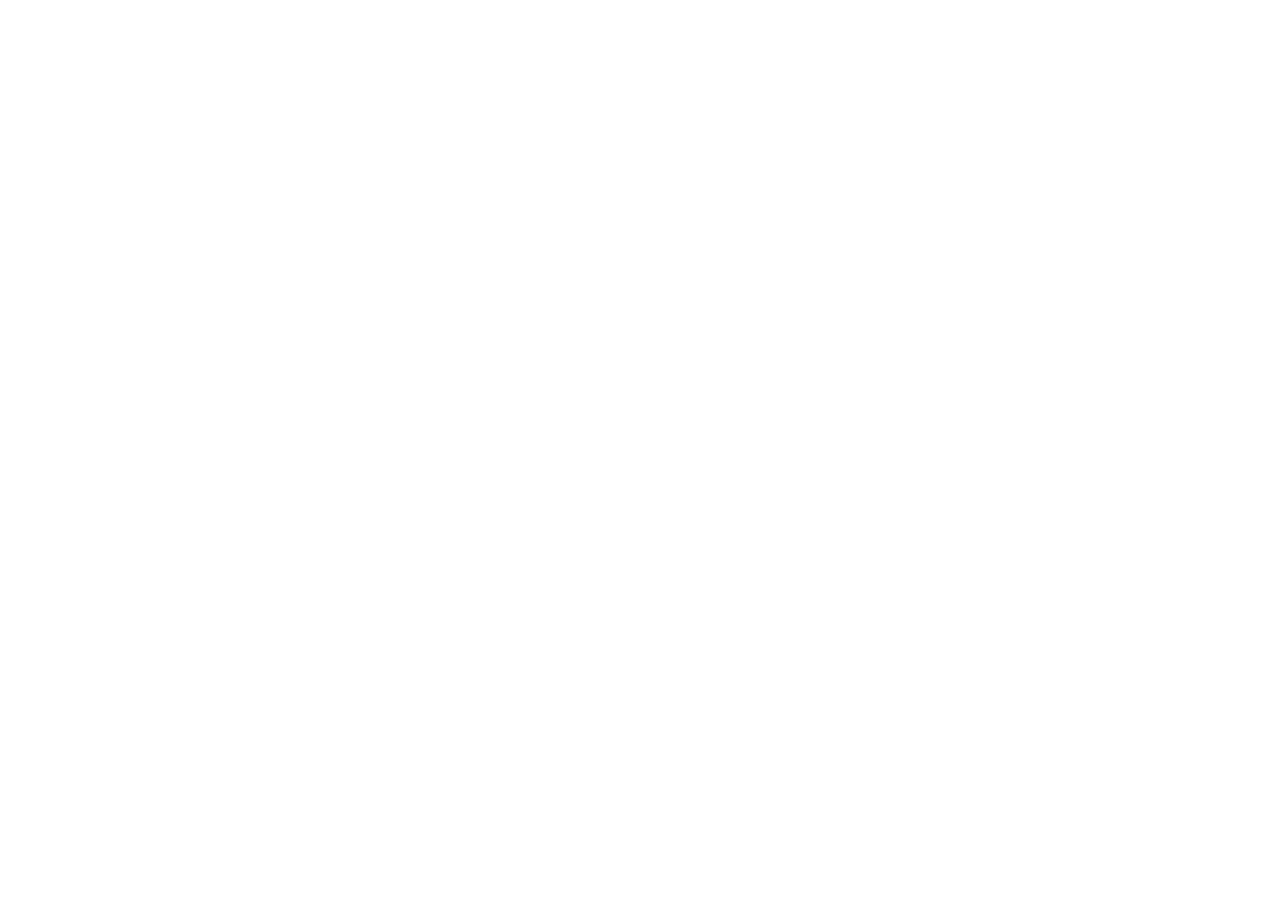
==== index2.html @ 9308674b "Create index2.html" ====
<!DOCTYPE html>
<html lang="es">
<head>
  <meta charset="UTF-8">
  <meta name="viewport" content="width=device-width, initial-scale=1.0">
  <title>MiBlog</title>
  <link rel="stylesheet" href="style.css">
</head>
<body>

  <!-- Contenedor vacío donde se cargará el header -->
  <div id="miHeaderNav"></div>

  <script src="script.js"></script>
</body>
</html>
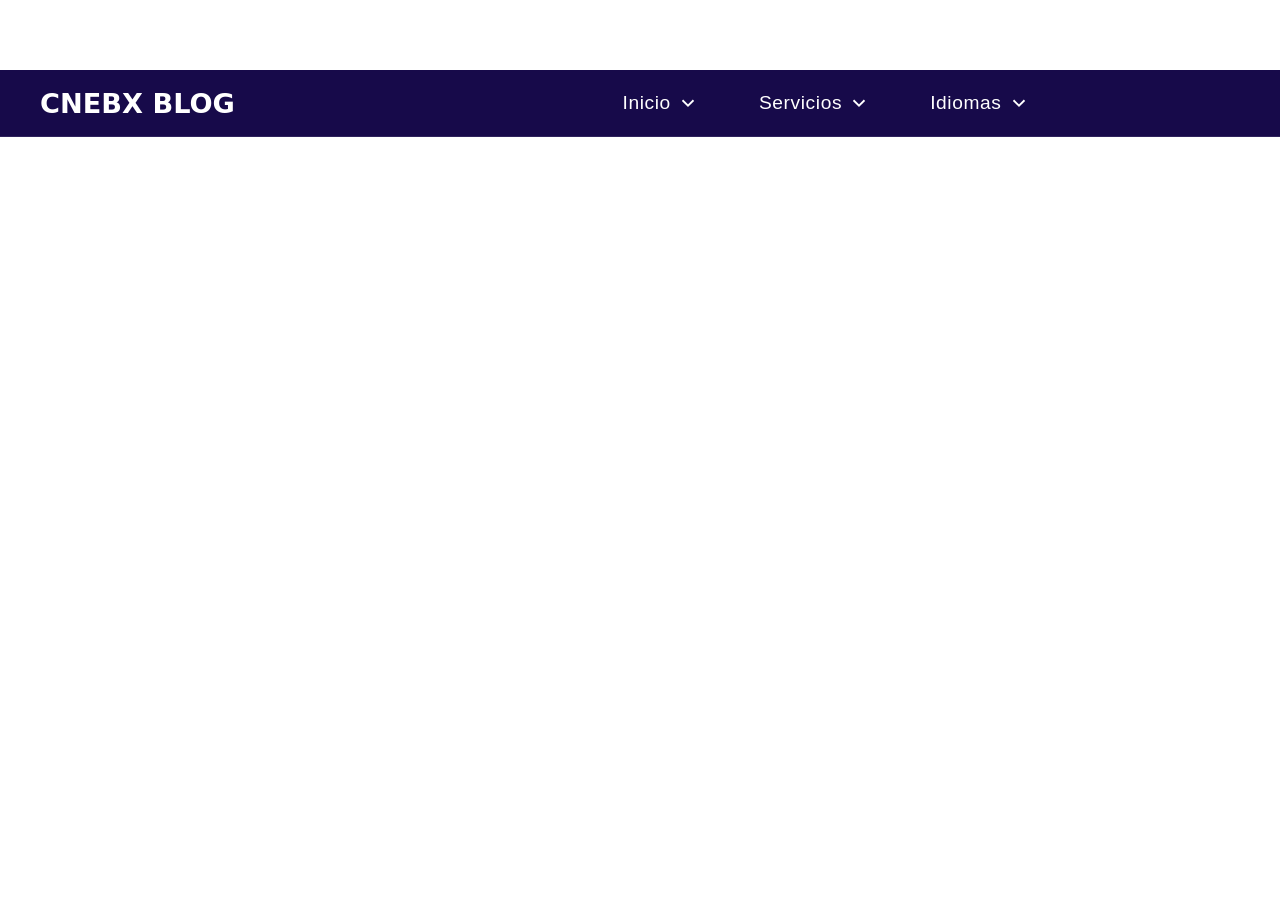
==== commit e6d54e47: "Update index2.html" ====
--- a/index2.html
+++ b/index2.html
@@ -4,13 +4,13 @@
   <meta charset="UTF-8">
   <meta name="viewport" content="width=device-width, initial-scale=1.0">
   <title>MiBlog</title>
-  <link rel="stylesheet" href="style.css">
+  <link rel="stylesheet" href="es/web/barra.css">
 </head>
 <body>
 
   <!-- Contenedor vacío donde se cargará el header -->
   <div id="miHeaderNav"></div>
 
-  <script src="script.js"></script>
+  <script src="es/web/barra.js"></script>
 </body>
 </html>
--- a/es/web/barra.css
+++ b/es/web/barra.css
@@ -0,0 +1,334 @@
+.anuncio {
+  width: 99%;
+  background-color: #fff;
+  display: flex;
+  justify-content: center;
+  align-items: center;
+  height: 70px;
+}
+
+@media (max-width: 850px) {
+  .anuncio {
+    height: 60px;
+  }
+}
+
+@media (max-width: 580px) {
+  .anuncio {
+    height: 52px;
+  }
+}
+
+#miHeaderNav {
+  --bg:#170a4a;
+  --hover:#6c6491;
+  --light:#ffffff;
+  --transition:0.3s;
+  width:100%;
+  margin:0;
+  padding:0;
+  font-family:"Inter", system-ui, -apple-system, "Segoe UI", Roboto, Arial;
+}
+
+body {
+  margin:0;
+  padding:0;
+  overflow-x:hidden;
+}
+
+#miHeaderNav * {
+  box-sizing:border-box;
+  margin:0;
+  padding:0;
+}
+
+/* HEADER */
+#miHeaderNav .header {
+  position:sticky;
+  top:0;
+  display:flex;
+  align-items:center;
+  justify-content:space-between;
+  padding:20px 28px;
+  background:var(--bg);
+  border-bottom:1px solid rgba(255,255,255,0.1);
+  z-index:100;
+}
+
+/* LOGO */
+#miHeaderNav .brand {
+  font-weight:700;
+  font-size:1.5rem;
+  color:var(--light);
+  pointer-events:auto;
+  user-select:none;
+  text-transform:none;
+  transition:none !important;
+}
+#miHeaderNav .brand:hover {
+  color:var(--light);
+  text-shadow:none;
+}
+
+/* NAV PRINCIPAL */
+#miHeaderNav .navlinks {
+  display:none;
+  align-items:center;
+  gap:50px;
+}
+#miHeaderNav .navlinks li {
+  list-style:none;
+  position:relative;
+}
+#miHeaderNav .navlinks button {
+  background:none;
+  border:none;
+  color:var(--light);
+  font-weight:500;
+  cursor:pointer;
+  display:flex;
+  align-items:center;
+  gap:6px;
+  font-size:1.18rem;
+  letter-spacing:0.4px;
+  transition:color var(--transition), text-shadow var(--transition);
+}
+#miHeaderNav .navlinks button:hover {
+  color:var(--hover);
+  text-shadow:0 0 8px rgba(108,100,145,0.6);
+}
+
+/* CHEVRON */
+#miHeaderNav .chevron {
+  width:20px;
+  height:20px;
+  stroke:currentColor;
+  stroke-width:2;
+  transition:transform var(--transition);
+}
+#miHeaderNav .chevron.open {transform:rotate(180deg);}
+
+/* BANDERAS */
+#miHeaderNav .flag {
+  width:22px;
+  height:22px;
+  border-radius:50%;
+  object-fit:cover;
+}
+
+/* SUBMENÚ */
+#miHeaderNav .submenu {
+  display:none;
+  position:absolute;
+  top:120%;
+  left:0;
+  background:var(--bg);
+  border:1px solid rgba(255,255,255,0.1);
+  border-radius:6px;
+  padding:8px 0;
+  min-width:190px;
+  z-index:10;
+}
+#miHeaderNav .submenu a {
+  display:flex;
+  align-items:center;
+  gap:8px;
+  padding:10px 16px;
+  color:var(--light);
+  text-decoration:none;
+  font-size:1rem;
+  font-weight:400;
+  transition:color var(--transition), text-shadow var(--transition);
+}
+#miHeaderNav .submenu a:hover {
+  color:var(--hover);
+  text-shadow:0 0 8px rgba(108,100,145,0.6);
+}
+
+/* HAMBURGUESA */
+#miHeaderNav .actions {
+  display:flex;
+  align-items:center;
+}
+#miHeaderNav .hamburger {
+  position:relative;
+  width:30px;
+  height:22px;
+  cursor:pointer;
+  border:0;
+  background:transparent;
+  display:flex;
+  flex-direction:column;
+  justify-content:space-between;
+}
+#miHeaderNav .hamburger span {
+  display:block;
+  height:3px;
+  width:100%;
+  background:#ffffff;
+  border-radius:2px;
+  transition:all 0.3s ease;
+}
+#miHeaderNav .hamburger.active span:nth-child(1) {
+  transform:rotate(45deg) translate(5px,5px);
+}
+#miHeaderNav .hamburger.active span:nth-child(2) {
+  opacity:0;
+}
+#miHeaderNav .hamburger.active span:nth-child(3) {
+  transform:rotate(-45deg) translate(5px,-5px);
+}
+
+/* OVERLAY */
+#miHeaderNav .overlay {
+  display:none;
+  position:fixed;
+  top:0;
+  left:0;
+  width:100%;
+  height:100vh;
+  background:rgba(0,0,0,0.6);
+  backdrop-filter:blur(2px);
+  z-index:30;
+  opacity:0;
+  transition:opacity 0.3s ease;
+}
+#miHeaderNav .overlay.active {
+  display:block;
+  opacity:1;
+}
+
+/* MENÚ MÓVIL */
+#miHeaderNav #menuList {
+  display:none;
+  position:absolute;
+  top:120px;
+  left:0;
+  width:100%;
+  background:var(--bg);
+  border-top:1px solid rgba(255,255,255,0.1);
+  border-radius:0 0 10px 10px;
+  padding:20px;
+  z-index:40;
+  animation:fadeSlideDown 0.3s ease forwards;
+  box-shadow:0 6px 20px rgba(0,0,0,0.25);
+}
+#miHeaderNav #menuList ul {list-style:none;}
+#miHeaderNav #menuList button {
+  width:100%;
+  background:none;
+  border:none;
+  display:flex;
+  align-items:center;
+  justify-content:space-between;
+  padding:14px 0;
+  color:var(--light);
+  font-weight:500;
+  font-size:1.1rem;
+  cursor:pointer;
+  transition:color var(--transition), text-shadow var(--transition);
+}
+#miHeaderNav #menuList button:hover {
+  color:var(--hover);
+  text-shadow:0 0 8px rgba(108,100,145,0.6);
+}
+
+/* SUBMENÚ MÓVIL */
+#miHeaderNav .mobile-submenu {
+  display:none;
+  padding-left:16px;
+  border-left:2px solid rgba(255,255,255,0.2);
+}
+#miHeaderNav .mobile-submenu a {
+  display:flex;
+  align-items:center;
+  gap:8px;
+  font-weight:400;
+  color:var(--light);
+  padding:6px 0;
+  text-decoration:none;
+  transition:color var(--transition), text-shadow var(--transition);
+}
+#miHeaderNav .mobile-submenu a:hover {
+  color:var(--hover);
+  text-shadow:0 0 6px rgba(108,100,145,0.6);
+}
+
+/* ANIMACIÓN */
+@keyframes fadeSlideDown {
+  from {opacity:0;transform:translateY(-10px);}
+  to {opacity:1;transform:translateY(0);}
+}
+
+/* ESCRITORIO */
+@media(min-width:700px) {
+  #miHeaderNav .navlinks {display:flex;}
+  #miHeaderNav .header {
+    justify-content:center;
+    padding:22px 50px;
+  }
+  #miHeaderNav .brand {
+    position:absolute;
+    left:36px;
+    font-size:1.6rem;
+  }
+  #miHeaderNav .navlinks button {
+    font-size:1.2rem;
+    font-weight:500;
+    letter-spacing:0.6px;
+  }
+  #miHeaderNav .chevron {width:22px;height:22px;}
+  #miHeaderNav .flag {width:24px;height:24px;}
+  #miHeaderNav .submenu a {
+    font-size:0.95rem;
+    padding:10px 18px;
+    font-weight:400;
+  }
+  #miHeaderNav .navlinks li:hover > .submenu {display:block;}
+  #miHeaderNav .navlinks li:hover > button .chevron {transform:rotate(180deg);}
+  #miHeaderNav .actions {display:none !important;}
+  #miHeaderNav #menuList {display:none !important;}
+  #miHeaderNav .overlay {display:none !important;}
+}
+
+@media (min-width: 800px) {
+  #miHeaderNav .header {
+    justify-content: center;
+    padding: 22px 70px;
+    position: relative;
+  }
+
+  #miHeaderNav .brand {
+    position: absolute;
+    left: 40px;
+    font-size: 1.7rem;
+  }
+
+  #miHeaderNav .navlinks {
+    display: flex;
+    gap: 70px;
+    position: relative;
+    left: 15%;
+  }
+}
+
+@media (min-width: 700px) {
+  #miHeaderNav .header {
+    justify-content: center;
+    padding: 22px 20px;
+    position: relative;
+  }
+
+  #miHeaderNav .brand {
+    position: absolute;
+    left: 40px;
+    font-size: 1.7rem;
+  }
+
+  #miHeaderNav .navlinks {
+    display: flex;
+    gap: 60px;
+    position: relative;
+    left: 15%;
+  }
+}
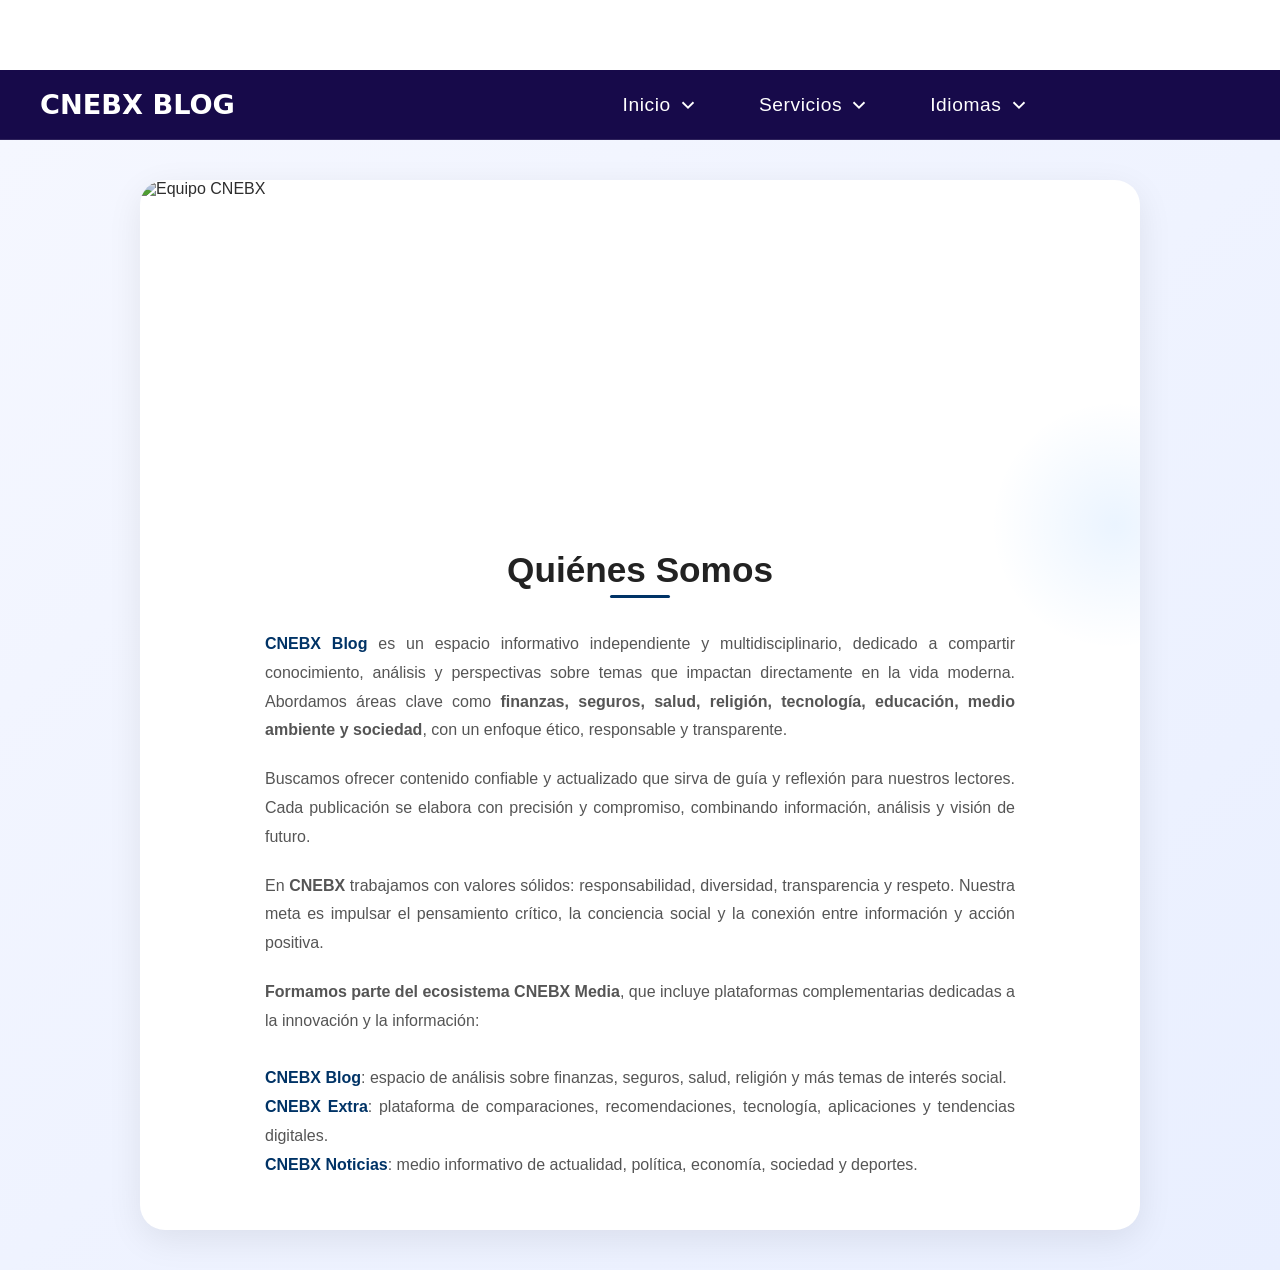
==== commit fe46f4c1: "Update index2.html" ====
--- a/index2.html
+++ b/index2.html
@@ -3,13 +3,220 @@
 <head>
   <meta charset="UTF-8">
   <meta name="viewport" content="width=device-width, initial-scale=1.0">
-  <title>MiBlog</title>
+  <title>Quiénes Somos | CNEBX Blog</title>
+
+  <!-- CSS del header -->
   <link rel="stylesheet" href="es/web/barra.css">
+
+  <style>
+    /* ======= RESETEO ======= */
+    #quienesSomos * {
+      margin: 0;
+      padding: 0;
+      box-sizing: border-box;
+    }
+
+    #quienesSomos {
+      font-family: "Poppins", sans-serif;
+      background: linear-gradient(to bottom right, #f5f7ff, #e9efff);
+      color: #333;
+      display: flex;
+      justify-content: center;
+      align-items: center;
+      min-height: 100vh;
+      padding: 40px 20px;
+      flex-direction: column;
+    }
+
+    /* ======= CONTENEDOR PRINCIPAL ======= */
+    #quienesSomos .quienes-somos {
+      background: #fff;
+      border-radius: 25px;
+      max-width: 1000px;
+      width: 100%;
+      box-shadow: 0 10px 35px rgba(0, 0, 0, 0.08);
+      overflow: hidden;
+      animation: fadeIn 1s ease;
+      position: relative;
+      z-index: 1;
+    }
+
+    /* ======= IMAGEN SUPERIOR ======= */
+    #quienesSomos .imagen {
+      width: 100%;
+      height: 320px;
+      overflow: hidden;
+      position: relative;
+      z-index: 0;
+    }
+
+    #quienesSomos .imagen img {
+      width: 100%;
+      height: 100%;
+      object-fit: cover;
+      transform: scale(1);
+      animation: zoomBreath 14s ease-in-out infinite alternate;
+      filter: brightness(0.9);
+    }
+
+    @keyframes zoomBreath {
+      0% { transform: scale(1); }
+      50% { transform: scale(1.1); }
+      100% { transform: scale(1); }
+    }
+
+    /* ======= CONTENIDO ======= */
+    #quienesSomos .contenido {
+      padding: 50px 60px;
+      text-align: center;
+      position: relative;
+      z-index: 5;
+    }
+
+    #quienesSomos .contenido::before {
+      content: "";
+      position: absolute;
+      top: -100px;
+      right: -100px;
+      width: 250px;
+      height: 250px;
+      background: radial-gradient(circle at center, #0077ff, transparent 70%);
+      opacity: 0.08;
+      border-radius: 50%;
+      z-index: 0;
+    }
+
+    #quienesSomos .contenido h1 {
+      font-size: 2.2rem;
+      color: #222;
+      margin-bottom: 20px;
+      position: relative;
+      display: inline-block;
+      z-index: 10;
+    }
+
+    #quienesSomos .contenido h1::after {
+      content: "";
+      position: absolute;
+      bottom: -8px;
+      left: 50%;
+      transform: translateX(-50%);
+      width: 60px;
+      height: 3px;
+      background: #003366;
+      border-radius: 2px;
+    }
+
+    #quienesSomos .contenido p {
+      margin-top: 20px;
+      font-size: 1rem;
+      color: #555;
+      line-height: 1.8;
+      text-align: justify;
+      max-width: 750px;
+      margin-left: auto;
+      margin-right: auto;
+      z-index: 10;
+      position: relative;
+    }
+
+    /* ======= ENLACES ======= */
+    #quienesSomos a {
+      text-decoration: none;
+      font-weight: 600;
+      color: #003366;
+      position: relative;
+      z-index: 10;
+    }
+
+    #quienesSomos a:hover {
+      text-decoration: underline;
+    }
+
+    /* ======= RESPONSIVO ======= */
+    @media (max-width: 768px) {
+      #quienesSomos .contenido {
+        padding: 35px 25px;
+      }
+
+      #quienesSomos .contenido h1 {
+        font-size: 1.8rem;
+      }
+
+      #quienesSomos .contenido p {
+        font-size: 0.95rem;
+      }
+
+      #quienesSomos .imagen {
+        height: 230px;
+      }
+    }
+
+    /* ======= ANIMACIÓN GENERAL ======= */
+    @keyframes fadeIn {
+      from { opacity: 0; transform: translateY(20px); }
+      to { opacity: 1; transform: translateY(0); }
+    }
+  </style>
 </head>
+
 <body>
-
-  <!-- Contenedor vacío donde se cargará el header -->
-  <div id="miHeaderNav"></div>
+ 
+
+    <div class="anuncio">
+      <script async src="https://pagead2.googlesyndication.com/pagead/js/adsbygoogle.js?client=ca-pub-8980056699793558"
+        crossorigin="anonymous"></script>
+      <ins class="adsbygoogle"
+        style="display:block"
+        data-ad-client="ca-pub-8980056699793558"
+        data-ad-slot="8577461929"
+        data-ad-format="auto"
+        data-full-width-responsive="true"></ins>
+      <script>
+        (adsbygoogle = window.adsbygoogle || []).push({});
+      </script>
+    </div>
+
+    <div id="miHeaderNav"></div>
+
+    <div id="quienesSomos">
+    <section class="quienes-somos">
+      <div class="imagen">
+        <img src="https://images.unsplash.com/photo-1504384308090-c894fdcc538d?auto=format&fit=crop&w=1200&q=80" alt="Equipo CNEBX">
+      </div>
+
+      <div class="contenido">
+        <h1>Quiénes Somos</h1>
+
+        <p><strong><a href="https://blog.cnebx.com" target="_blank">CNEBX Blog</a></strong> es un espacio informativo independiente y multidisciplinario, dedicado a compartir conocimiento, análisis y perspectivas sobre temas que impactan directamente en la vida moderna. Abordamos áreas clave como <strong>finanzas, seguros, salud, religión, tecnología, educación, medio ambiente y sociedad</strong>, con un enfoque ético, responsable y transparente.</p>
+
+        <p>Buscamos ofrecer contenido confiable y actualizado que sirva de guía y reflexión para nuestros lectores. Cada publicación se elabora con precisión y compromiso, combinando información, análisis y visión de futuro.</p>
+
+        <p>En <strong>CNEBX</strong> trabajamos con valores sólidos: responsabilidad, diversidad, transparencia y respeto. Nuestra meta es impulsar el pensamiento crítico, la conciencia social y la conexión entre información y acción positiva.</p>
+
+        <p><strong>Formamos parte del ecosistema CNEBX Media</strong>, que incluye plataformas complementarias dedicadas a la innovación y la información:  
+        <br><br>
+        <strong><a href="https://blog.cnebx.com" target="_blank">CNEBX Blog</a></strong>: espacio de análisis sobre finanzas, seguros, salud, religión y más temas de interés social.  
+        <br>
+        <strong><a href="https://extra.cnebx.com" target="_blank">CNEBX Extra</a></strong>: plataforma de comparaciones, recomendaciones, tecnología, aplicaciones y tendencias digitales.  
+        <br>
+        <strong><a href="https://noticias.cnebx.com" target="_blank">CNEBX Noticias</a></strong>: medio informativo de actualidad, política, economía, sociedad y deportes.
+        </p>
+      </div>
+    </section>
+  </div>
+
+  <script>
+    // Efecto de aparición suave
+    document.addEventListener("DOMContentLoaded", () => {
+      const section = document.querySelector("#quienesSomos .quienes-somos");
+      section.style.opacity = "0";
+      setTimeout(() => {
+        section.style.transition = "opacity 1.2s ease";
+        section.style.opacity = "1";
+      }, 300);
+    });
+  </script>
 
   <script src="es/web/barra.js"></script>
 </body>
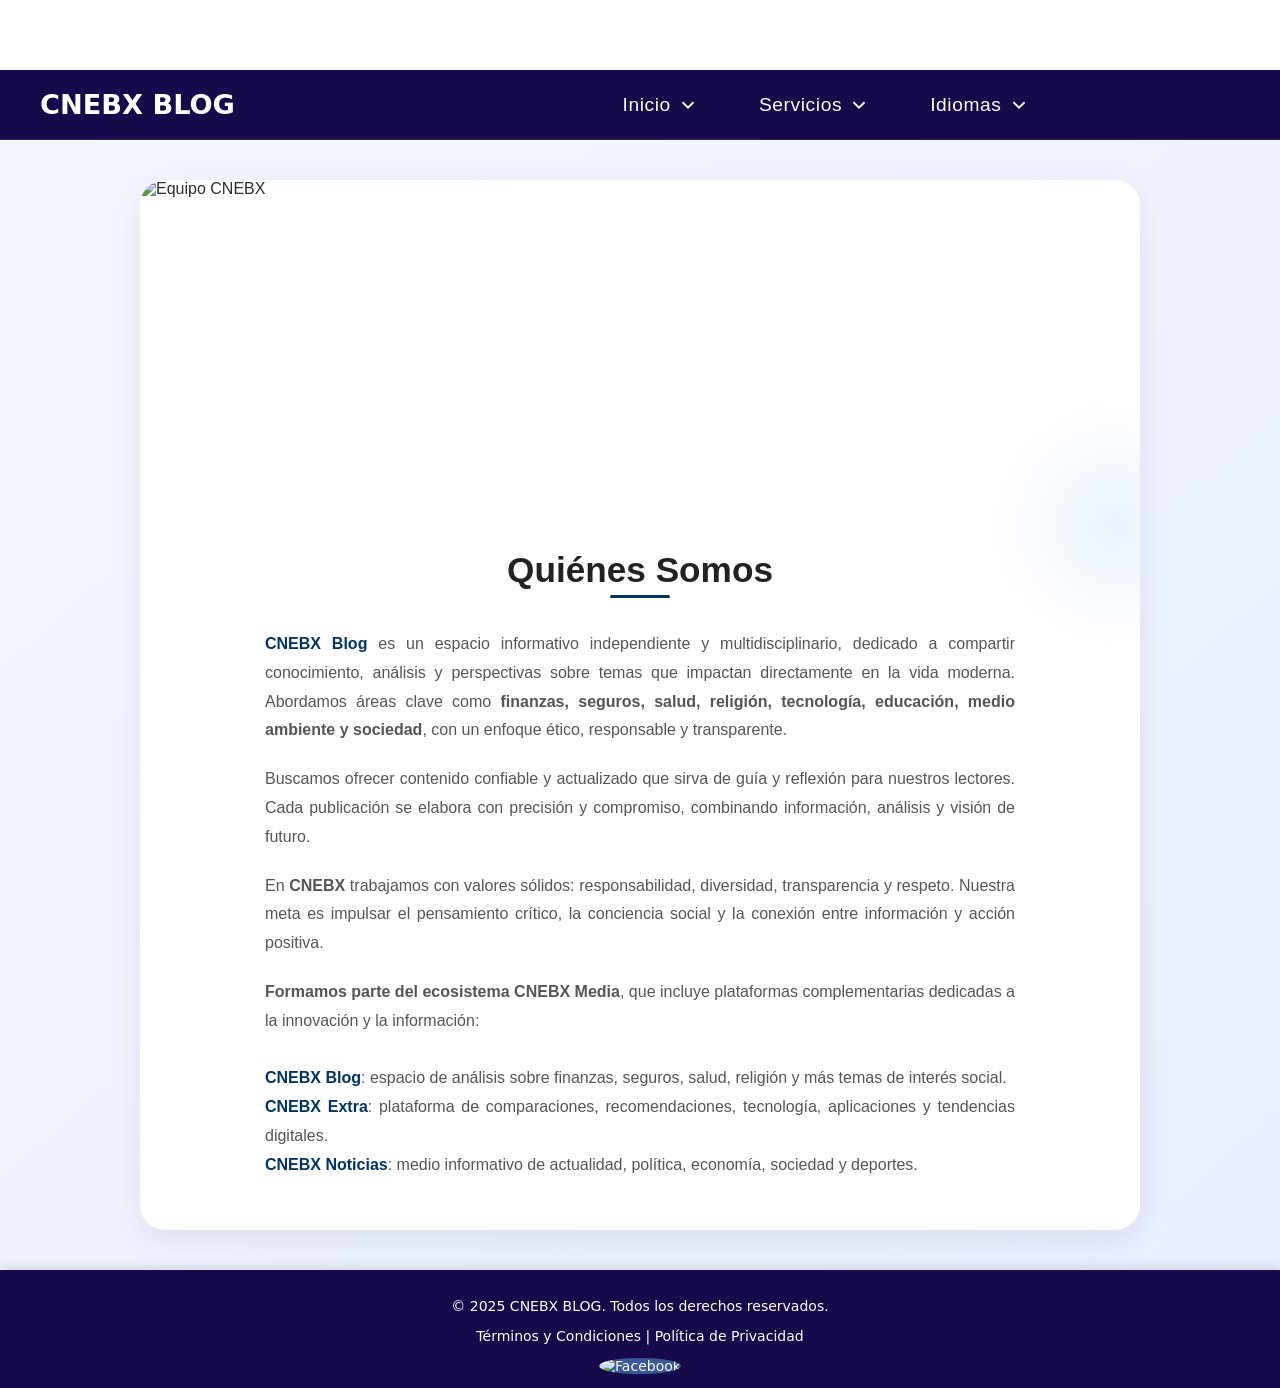
==== commit 8383f02a: "Update index2.html" ====
--- a/index2.html
+++ b/index2.html
@@ -7,6 +7,7 @@
 
   <!-- CSS del header -->
   <link rel="stylesheet" href="es/web/barra.css">
+  <link rel="stylesheet" href="es/web/footer.css">
 
   <style>
     /* ======= RESETEO ======= */
@@ -206,6 +207,9 @@
     </section>
   </div>
 
+  <!-- Aquí se cargará el footer -->
+  <div id="p5040"></div>
+
   <script>
     // Efecto de aparición suave
     document.addEventListener("DOMContentLoaded", () => {
@@ -218,6 +222,7 @@
     });
   </script>
 
+     <script src="es/web/footer.js"></script>
   <script src="es/web/barra.js"></script>
 </body>
 </html>
--- a/es/web/footer.css
+++ b/es/web/footer.css
@@ -0,0 +1,42 @@
+#p5040 {
+  font-family: "Inter", system-ui, -apple-system, "Segoe UI", Roboto, Arial, sans-serif;
+}
+
+#p5040 footer {
+  text-align: center;
+  padding: 14px 0;
+  font-size: 14px;
+  background-color: #170a4a;
+  color: #fff;
+  position: relative;
+  bottom: 0;
+  width: 100%;
+  box-shadow: 0px -4px 10px rgba(0, 0, 0, 0.1);
+}
+
+#p5040 footer a {
+  color: #fff;
+  text-decoration: none;
+}
+
+#p5040 footer a:hover {
+  text-decoration: underline;
+}
+
+#p5040 .social-icons a {
+  margin: 0 10px;
+  display: inline-block;
+}
+
+#p5040 .social-icons img {
+  width: 30px;
+  height: 30px;
+  border-radius: 50%;
+  background-color: #3b5998;
+  transition: transform 0.3s ease, background-color 0.3s ease;
+}
+
+#p5040 .social-icons a:hover img {
+  background-color: #2d4373;
+  transform: scale(1.2);
+}
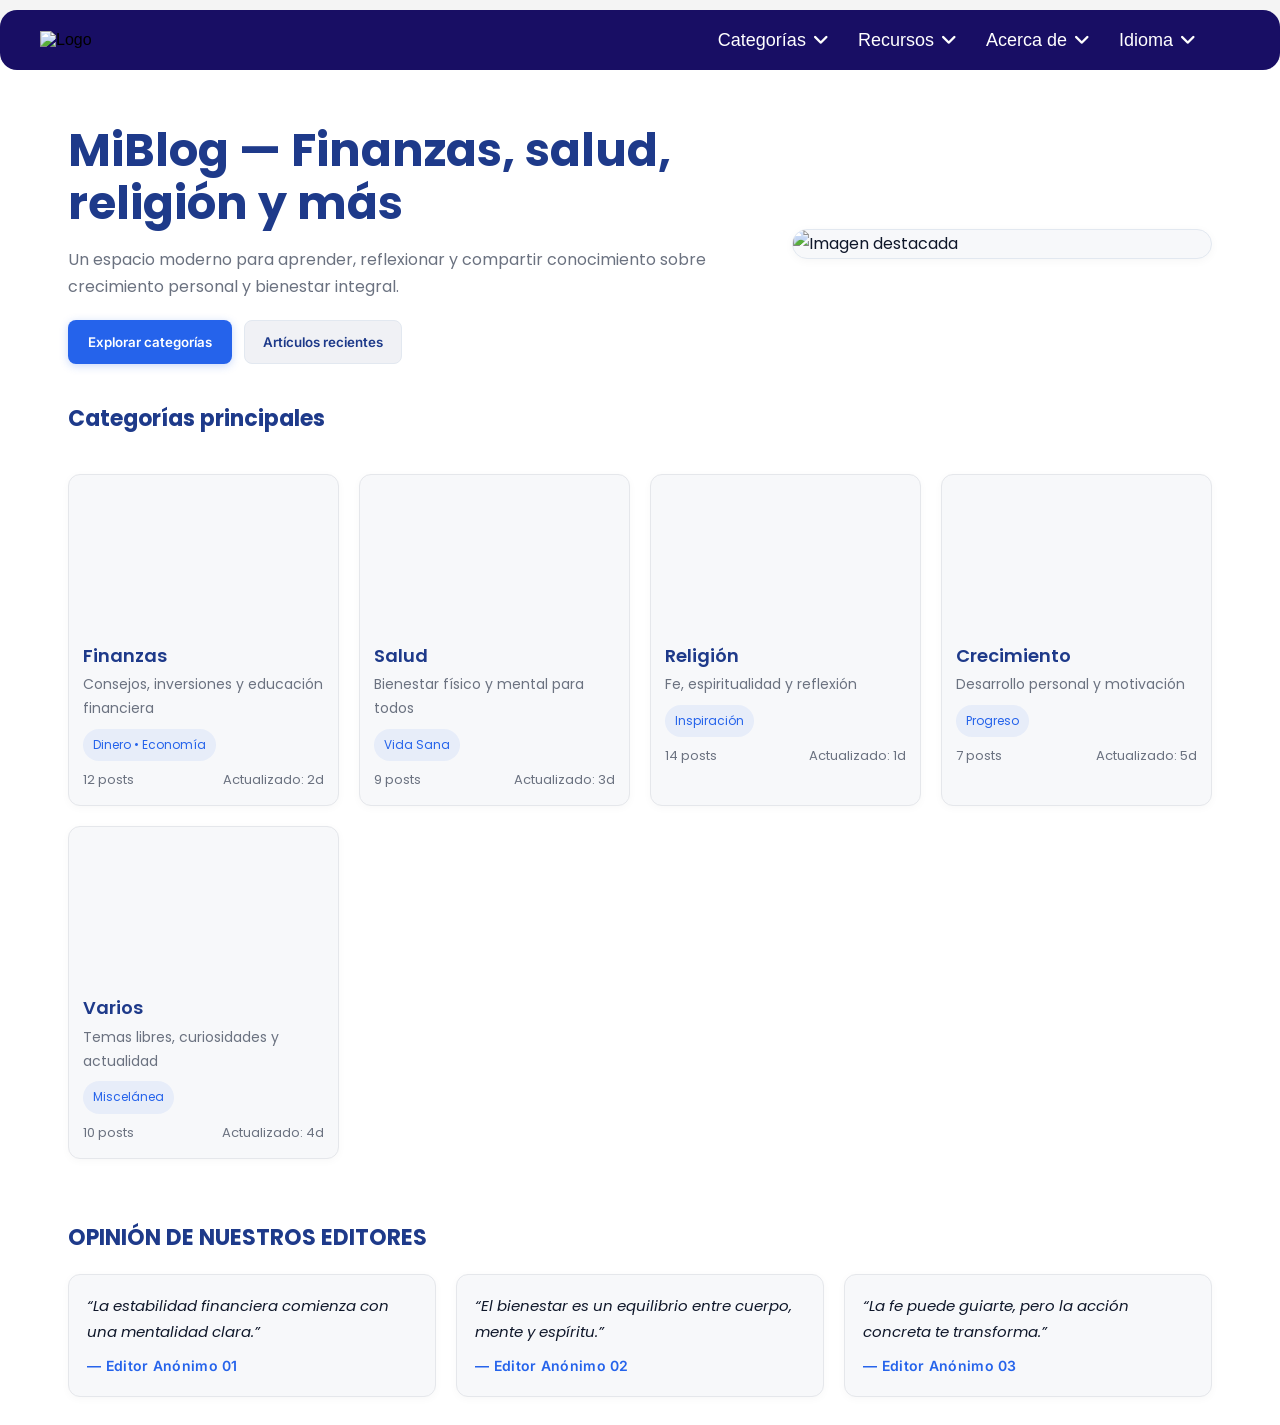
==== commit 6d518386: "Update index2.html" ====
--- a/index2.html
+++ b/index2.html
@@ -1,228 +1,275 @@
-<!DOCTYPE html>
+<!doctype html>
 <html lang="es">
 <head>
-  <meta charset="UTF-8">
-  <meta name="viewport" content="width=device-width, initial-scale=1.0">
-  <title>Quiénes Somos | CNEBX Blog</title>
-
-  <!-- CSS del header -->
-  <link rel="stylesheet" href="es/web/barra.css">
-  <link rel="stylesheet" href="es/web/footer.css">
-
+  <meta charset="utf-8" />
+  <meta name="viewport" content="width=device-width, initial-scale=1" />
+  <title>MiBlog — Finanzas, Salud, Religión y Más</title>
+  <link href="https://fonts.googleapis.com/css2?family=Poppins:wght@400;600;700&family=Inter:wght@400;500;600&display=swap" rel="stylesheet">
+  <link rel="stylesheet" href="conf/barra.css">
+  <link rel="stylesheet" href="https://cdnjs.cloudflare.com/ajax/libs/font-awesome/6.0.0-beta3/css/all.min.css">
   <style>
-    /* ======= RESETEO ======= */
-    #quienesSomos * {
-      margin: 0;
-      padding: 0;
-      box-sizing: border-box;
-    }
-
-    #quienesSomos {
-      font-family: "Poppins", sans-serif;
-      background: linear-gradient(to bottom right, #f5f7ff, #e9efff);
-      color: #333;
-      display: flex;
-      justify-content: center;
-      align-items: center;
-      min-height: 100vh;
-      padding: 40px 20px;
-      flex-direction: column;
-    }
-
-    /* ======= CONTENEDOR PRINCIPAL ======= */
-    #quienesSomos .quienes-somos {
-      background: #fff;
-      border-radius: 25px;
-      max-width: 1000px;
-      width: 100%;
-      box-shadow: 0 10px 35px rgba(0, 0, 0, 0.08);
-      overflow: hidden;
-      animation: fadeIn 1s ease;
-      position: relative;
-      z-index: 1;
-    }
-
-    /* ======= IMAGEN SUPERIOR ======= */
-    #quienesSomos .imagen {
-      width: 100%;
-      height: 320px;
-      overflow: hidden;
-      position: relative;
-      z-index: 0;
-    }
-
-    #quienesSomos .imagen img {
-      width: 100%;
-      height: 100%;
-      object-fit: cover;
-      transform: scale(1);
-      animation: zoomBreath 14s ease-in-out infinite alternate;
-      filter: brightness(0.9);
-    }
-
-    @keyframes zoomBreath {
-      0% { transform: scale(1); }
-      50% { transform: scale(1.1); }
-      100% { transform: scale(1); }
-    }
-
-    /* ======= CONTENIDO ======= */
-    #quienesSomos .contenido {
-      padding: 50px 60px;
-      text-align: center;
-      position: relative;
-      z-index: 5;
-    }
-
-    #quienesSomos .contenido::before {
-      content: "";
-      position: absolute;
-      top: -100px;
-      right: -100px;
-      width: 250px;
-      height: 250px;
-      background: radial-gradient(circle at center, #0077ff, transparent 70%);
-      opacity: 0.08;
-      border-radius: 50%;
-      z-index: 0;
-    }
-
-    #quienesSomos .contenido h1 {
-      font-size: 2.2rem;
-      color: #222;
-      margin-bottom: 20px;
-      position: relative;
-      display: inline-block;
-      z-index: 10;
-    }
-
-    #quienesSomos .contenido h1::after {
-      content: "";
-      position: absolute;
-      bottom: -8px;
-      left: 50%;
-      transform: translateX(-50%);
-      width: 60px;
-      height: 3px;
-      background: #003366;
-      border-radius: 2px;
-    }
-
-    #quienesSomos .contenido p {
-      margin-top: 20px;
-      font-size: 1rem;
-      color: #555;
-      line-height: 1.8;
-      text-align: justify;
-      max-width: 750px;
-      margin-left: auto;
-      margin-right: auto;
-      z-index: 10;
-      position: relative;
-    }
-
-    /* ======= ENLACES ======= */
-    #quienesSomos a {
-      text-decoration: none;
-      font-weight: 600;
-      color: #003366;
-      position: relative;
-      z-index: 10;
-    }
-
-    #quienesSomos a:hover {
-      text-decoration: underline;
-    }
-
-    /* ======= RESPONSIVO ======= */
-    @media (max-width: 768px) {
-      #quienesSomos .contenido {
-        padding: 35px 25px;
-      }
-
-      #quienesSomos .contenido h1 {
-        font-size: 1.8rem;
-      }
-
-      #quienesSomos .contenido p {
-        font-size: 0.95rem;
-      }
-
-      #quienesSomos .imagen {
-        height: 230px;
-      }
-    }
-
-    /* ======= ANIMACIÓN GENERAL ======= */
-    @keyframes fadeIn {
-      from { opacity: 0; transform: translateY(20px); }
-      to { opacity: 1; transform: translateY(0); }
+    /* === SECCIÓN AISLADA c01 === */
+    #c01{
+      --bg:#ffffff;
+      --card:#f7f8fa;
+      --primary:#1e3a8a;
+      --accent:#2563eb;
+      --muted:#6b7280;
+      --text:#0f172a;
+      font-family:Poppins, Inter, system-ui, Arial, sans-serif;
+      background:var(--bg);
+      color:var(--text);
+      line-height:1.7;
+    }
+
+    #c01 *{box-sizing:border-box;margin:0;padding:0}
+    #c01 a{text-decoration:none;color:inherit}
+    #c01 .container{max-width:1200px;margin:0 auto;padding:28px}
+
+    /* HERO */
+    #c01 .hero{
+      display:grid;
+      grid-template-columns:1fr 420px;
+      gap:32px;
+      align-items:center;
+      padding:36px 0;
+    }
+    #c01 .hero-left h1{
+      font-family:Poppins, Inter, sans-serif;
+      font-size:46px;
+      line-height:1.15;
+      margin-bottom:16px;
+      color:var(--primary);
+      font-weight:700;
+    }
+    #c01 .hero-left p{
+      margin-bottom:20px;
+      color:var(--muted);
+      font-size:16px;
+    }
+    #c01 .cta-row{display:flex;gap:12px}
+    #c01 .btn{
+      padding:12px 18px;
+      border-radius:8px;
+      font-weight:600;
+      cursor:pointer;
+      border:2px solid transparent;
+      transition:0.3s;
+      font-family:Inter, sans-serif;
+    }
+    #c01 .btn-primary{
+      background:var(--accent);
+      color:#fff;
+      box-shadow:0 2px 8px rgba(37,99,235,0.25);
+    }
+    #c01 .btn-primary:hover{
+      background:#1d4ed8;
+      transform:translateY(-2px);
+    }
+    #c01 .btn-ghost{
+      background:#f0f1f5;
+      color:var(--primary);
+      border:1px solid #e2e8f0;
+    }
+    #c01 .btn-ghost:hover{background:#e2e8f0}
+
+    #c01 .card-hero{
+      background:var(--card);
+      border-radius:16px;
+      overflow:hidden;
+      border:1px solid #e2e8f0;
+      box-shadow:0 2px 10px rgba(0,0,0,0.04);
+    }
+    #c01 .card-hero img{
+      width:100%;
+      height:100%;
+      object-fit:cover;
+      display:block;
+    }
+
+    /* GRID CATEGORÍAS */
+    #c01 .grid{
+      display:grid;
+      grid-template-columns:repeat(auto-fit,minmax(250px,1fr));
+      gap:20px;
+      margin-top:36px;
+    }
+    #c01 .card{
+      background:var(--card);
+      border-radius:12px;
+      padding:14px;
+      overflow:hidden;
+      border:1px solid #e5e7eb;
+      box-shadow:0 2px 8px rgba(0,0,0,0.03);
+      transition:0.3s;
+    }
+    #c01 .card:hover{
+      transform:translateY(-4px);
+      box-shadow:0 4px 14px rgba(37,99,235,0.12);
+    }
+    #c01 .card .thumb{
+      height:140px;
+      border-radius:8px;
+      background-size:cover;
+      background-position:center;
+      margin-bottom:12px;
+    }
+    #c01 .card h3{
+      margin:6px 0 2px;
+      font-size:18px;
+      font-weight:600;
+      font-family:Poppins, sans-serif;
+      color:var(--primary);
+    }
+    #c01 .subtitle{font-size:14px;color:var(--muted)}
+    #c01 .tag{
+      font-size:12px;
+      padding:6px 10px;
+      border-radius:999px;
+      background:rgba(37,99,235,0.08);
+      color:var(--accent);
+      display:inline-block;
+      margin-top:8px;
+    }
+    #c01 .meta{
+      display:flex;
+      justify-content:space-between;
+      align-items:center;
+      color:var(--muted);
+      font-size:13px;
+      margin-top:8px;
+    }
+
+    /* OPINIONES */
+    #c01 .opiniones{
+      margin-top:60px;
+    }
+    #c01 .opiniones h2{
+      font-size:22px;
+      margin-bottom:18px;
+      font-weight:700;
+      text-transform:uppercase;
+      color:var(--primary);
+      font-family:Poppins, sans-serif;
+    }
+    #c01 .opiniones-grid{
+      display:grid;
+      grid-template-columns:repeat(auto-fit,minmax(250px,1fr));
+      gap:20px;
+    }
+    #c01 .op-card{
+      background:var(--card);
+      padding:18px;
+      border-radius:12px;
+      border:1px solid #e5e7eb;
+      box-shadow:0 2px 8px rgba(0,0,0,0.03);
+      transition:0.3s;
+    }
+    #c01 .op-card:hover{
+      transform:translateY(-4px);
+      box-shadow:0 4px 14px rgba(37,99,235,0.12);
+    }
+    #c01 .op-card p{
+      font-size:15px;
+      color:var(--text);
+      margin-bottom:10px;
+      font-style:italic;
+    }
+    #c01 .op-name{
+      font-weight:600;
+      font-family:Inter, sans-serif;
+      color:var(--accent);
+      font-size:14px;
+      letter-spacing:0.3px;
+    }
+
+    @media (max-width:980px){
+      #c01 .hero{grid-template-columns:1fr}
     }
   </style>
 </head>
-
 <body>
- 
-
-    <div class="anuncio">
-      <script async src="https://pagead2.googlesyndication.com/pagead/js/adsbygoogle.js?client=ca-pub-8980056699793558"
-        crossorigin="anonymous"></script>
-      <ins class="adsbygoogle"
-        style="display:block"
-        data-ad-client="ca-pub-8980056699793558"
-        data-ad-slot="8577461929"
-        data-ad-format="auto"
-        data-full-width-responsive="true"></ins>
-      <script>
-        (adsbygoogle = window.adsbygoogle || []).push({});
-      </script>
+  <div id="miHeaderNav"></div>
+  
+  <div id="c01">
+    <div class="container">
+      <!-- HERO -->
+      <section class="hero">
+        <div class="hero-left">
+          <h1>MiBlog — Finanzas, salud, religión y más</h1>
+          <p>Un espacio moderno para aprender, reflexionar y compartir conocimiento sobre crecimiento personal y bienestar integral.</p>
+          <div class="cta-row">
+            <button class="btn btn-primary">Explorar categorías</button>
+            <button class="btn btn-ghost">Artículos recientes</button>
+          </div>
+        </div>
+        <aside class="card-hero">
+          <img src="https://images.unsplash.com/photo-1517245386807-bb43f82c33c4?q=80&w=1200&auto=format&fit=crop" alt="Imagen destacada">
+        </aside>
+      </section>
+
+      <!-- CATEGORÍAS -->
+      <section>
+        <h2 style="font-size:22px;font-weight:700;color:var(--primary);font-family:Poppins,sans-serif;">Categorías principales</h2>
+        <div class="grid">
+          <article class="card">
+            <div class="thumb" style="background-image:url('https://images.unsplash.com/photo-1565372918675-9dfae86b9b56?q=80&w=1200&auto=format&fit=crop');"></div>
+            <h3><a href="#">Finanzas</a></h3>
+            <div class="subtitle">Consejos, inversiones y educación financiera</div>
+            <div class="tag">Dinero • Economía</div>
+            <div class="meta"><span>12 posts</span><span>Actualizado: 2d</span></div>
+          </article>
+          <article class="card">
+            <div class="thumb" style="background-image:url('https://images.unsplash.com/photo-1576765607924-ef8f9ff1e2be?q=80&w=1200&auto=format&fit=crop');"></div>
+            <h3><a href="#">Salud</a></h3>
+            <div class="subtitle">Bienestar físico y mental para todos</div>
+            <div class="tag">Vida Sana</div>
+            <div class="meta"><span>9 posts</span><span>Actualizado: 3d</span></div>
+          </article>
+          <article class="card">
+            <div class="thumb" style="background-image:url('https://images.unsplash.com/photo-1504052434569-70ad5836ab65?q=80&w=1200&auto=format&fit=crop');"></div>
+            <h3><a href="#">Religión</a></h3>
+            <div class="subtitle">Fe, espiritualidad y reflexión</div>
+            <div class="tag">Inspiración</div>
+            <div class="meta"><span>14 posts</span><span>Actualizado: 1d</span></div>
+          </article>
+          <article class="card">
+            <div class="thumb" style="background-image:url('https://images.unsplash.com/photo-1543269865-cbf427effbad?q=80&w=1200&auto=format&fit=crop');"></div>
+            <h3><a href="#">Crecimiento</a></h3>
+            <div class="subtitle">Desarrollo personal y motivación</div>
+            <div class="tag">Progreso</div>
+            <div class="meta"><span>7 posts</span><span>Actualizado: 5d</span></div>
+          </article>
+          <article class="card">
+            <div class="thumb" style="background-image:url('https://images.unsplash.com/photo-1529333166437-7750a6dd5a70?q=80&w=1200&auto=format&fit=crop');"></div>
+            <h3><a href="#">Varios</a></h3>
+            <div class="subtitle">Temas libres, curiosidades y actualidad</div>
+            <div class="tag">Miscelánea</div>
+            <div class="meta"><span>10 posts</span><span>Actualizado: 4d</span></div>
+          </article>
+        </div>
+      </section>
+
+      <!-- OPINIONES -->
+      <section class="opiniones">
+        <h2>Opinión de nuestros editores</h2>
+        <div class="opiniones-grid">
+          <div class="op-card">
+            <p>“La estabilidad financiera comienza con una mentalidad clara.”</p>
+            <div class="op-name">— Editor Anónimo 01</div>
+          </div>
+          <div class="op-card">
+            <p>“El bienestar es un equilibrio entre cuerpo, mente y espíritu.”</p>
+            <div class="op-name">— Editor Anónimo 02</div>
+          </div>
+          <div class="op-card">
+            <p>“La fe puede guiarte, pero la acción concreta te transforma.”</p>
+            <div class="op-name">— Editor Anónimo 03</div>
+          </div>
+        </div>
+      </section>
     </div>
-
-    <div id="miHeaderNav"></div>
-
-    <div id="quienesSomos">
-    <section class="quienes-somos">
-      <div class="imagen">
-        <img src="https://images.unsplash.com/photo-1504384308090-c894fdcc538d?auto=format&fit=crop&w=1200&q=80" alt="Equipo CNEBX">
-      </div>
-
-      <div class="contenido">
-        <h1>Quiénes Somos</h1>
-
-        <p><strong><a href="https://blog.cnebx.com" target="_blank">CNEBX Blog</a></strong> es un espacio informativo independiente y multidisciplinario, dedicado a compartir conocimiento, análisis y perspectivas sobre temas que impactan directamente en la vida moderna. Abordamos áreas clave como <strong>finanzas, seguros, salud, religión, tecnología, educación, medio ambiente y sociedad</strong>, con un enfoque ético, responsable y transparente.</p>
-
-        <p>Buscamos ofrecer contenido confiable y actualizado que sirva de guía y reflexión para nuestros lectores. Cada publicación se elabora con precisión y compromiso, combinando información, análisis y visión de futuro.</p>
-
-        <p>En <strong>CNEBX</strong> trabajamos con valores sólidos: responsabilidad, diversidad, transparencia y respeto. Nuestra meta es impulsar el pensamiento crítico, la conciencia social y la conexión entre información y acción positiva.</p>
-
-        <p><strong>Formamos parte del ecosistema CNEBX Media</strong>, que incluye plataformas complementarias dedicadas a la innovación y la información:  
-        <br><br>
-        <strong><a href="https://blog.cnebx.com" target="_blank">CNEBX Blog</a></strong>: espacio de análisis sobre finanzas, seguros, salud, religión y más temas de interés social.  
-        <br>
-        <strong><a href="https://extra.cnebx.com" target="_blank">CNEBX Extra</a></strong>: plataforma de comparaciones, recomendaciones, tecnología, aplicaciones y tendencias digitales.  
-        <br>
-        <strong><a href="https://noticias.cnebx.com" target="_blank">CNEBX Noticias</a></strong>: medio informativo de actualidad, política, economía, sociedad y deportes.
-        </p>
-      </div>
-    </section>
   </div>
-
-  <!-- Aquí se cargará el footer -->
-  <div id="p5040"></div>
-
-  <script>
-    // Efecto de aparición suave
-    document.addEventListener("DOMContentLoaded", () => {
-      const section = document.querySelector("#quienesSomos .quienes-somos");
-      section.style.opacity = "0";
-      setTimeout(() => {
-        section.style.transition = "opacity 1.2s ease";
-        section.style.opacity = "1";
-      }, 300);
-    });
-  </script>
-
-     <script src="es/web/footer.js"></script>
-  <script src="es/web/barra.js"></script>
+    <script src="conf/barra.js"></script>
 </body>
 </html>
--- a/conf/barra.css
+++ b/conf/barra.css
@@ -0,0 +1,343 @@
+/* Estilos generales */
+body {
+    font-family: Arial, sans-serif;
+    margin: 0;
+    padding: 0;
+    box-sizing: border-box;
+    background-color: #f4f4f4;
+}
+#b40 {
+    width: 100%;
+}
+
+
+/* Aislar los estilos para el contenedor con ID 'b40' */
+#b40 .navbar {
+    background-color: #180E64;
+    padding: 10px 20px;
+    display: flex;
+    justify-content: space-between;
+    align-items: center;
+    position: relative;
+    top: 3px;
+    left: 0;
+    right: 0;
+    border-radius: 17px;
+    z-index: 1000;
+    height: 35px;
+    transition: position 0.3s ease;
+}
+
+/* Barra fija al hacer scroll */
+#b40 .navbar.fixed {
+    position: fixed;
+    top: 3px;
+    left: 0;
+    right: 0;
+    z-index: 1000;
+    margin: 0;
+}
+
+#b40 .logo img {
+    width: 110px;
+    height: auto;
+}
+
+/* Icono de hamburguesa */
+#b40 .hamburger {
+    position: relative;
+    width: 30px;
+    height: 22px;
+    cursor: pointer;
+    border: 0;
+    background: transparent;
+    display: flex;
+    flex-direction: column;
+    justify-content: space-between;
+    transition: transform 0.3s ease;
+}
+
+#b40 .hamburger span {
+    display: block;
+    height: 3px;
+    width: 100%;
+    background: white;
+    border-radius: 2px;
+    transition: all 0.3s ease;
+}
+
+/* Efecto para transformar la hamburguesa en una X */
+#b40 .hamburger.active span:nth-child(1) {
+    transform: rotate(45deg) translate(5px, 5px);
+}
+
+#b40 .hamburger.active span:nth-child(2) {
+    opacity: 0;
+}
+
+#b40 .hamburger.active span:nth-child(3) {
+    transform: rotate(-45deg) translate(5px, -5px);
+}
+
+/* Panel que aparece al abrir el menú */
+#b40 .bottom-panel {
+    display: none;
+    position: absolute;
+    top: 65px;  /* Inicialmente a 80px desde la parte superior de la página */
+    left: 3px;
+    right: 3px;
+    background-color: white;
+    padding: 7px;
+    box-sizing: border-box;
+    z-index: 999;
+    max-height: 80%;
+    overflow-y: auto;
+    border-radius: 10px;
+    transition: top 0.3s ease;
+}
+
+/* Mostrar el panel cuando está abierto */
+#b40 .bottom-panel.show {
+    display: block;
+}
+
+/* Estilo para la navegación dentro del panel */
+#b40 .nav-links {
+    list-style: none;
+    padding: 0;
+    margin: 0;
+}
+
+#b40 .nav-links li {
+    margin: 10px 0;
+    position: relative;
+}
+
+#b40 .nav-links a {
+    color: #180E64;
+    text-decoration: none;
+    font-size: 18px;
+    padding: 10px;
+    display: block;
+    transition: background-color 0.3s ease;
+}
+
+/* Submenú que se expande */
+#b40 .sub-menu {
+    display: none;
+    list-style: none;
+    padding: 0;
+    margin: 0;
+    background-color: #fff;
+    padding-left: 10px;
+    top: 0px;
+}
+
+#b40 .sub-menu.show {
+    display: block;
+}
+
+#b40 .sub-menu li a {
+    color: #180E64;
+    padding: 4px;
+    font-size: 16px;
+    transition: background-color 0.3s ease;
+}
+
+#b40 .sub-menu li a:hover {
+    background-color: #f1c40f;
+}
+
+/* Estilo para las banderas circulares */
+#b40 .sub-menu li a .flag {
+    width: 20px;
+    height: 20px;
+    border-radius: 50%;
+    margin-right: 10px;
+    vertical-align: middle;
+}
+
+/* Overlay oscuro */
+#b40 .overlay {
+    display: none;
+    position: fixed;
+    top: 0;
+    left: 0;
+    right: 0;
+    bottom: 0;
+    background-color: rgba(0, 0, 0, 0.6);
+    z-index: 500;
+}
+
+#b40 .overlay.show {
+    display: block;
+}
+
+/* Flecha que rota al abrir o cerrar el submenú */
+#b40 .toggle-submenu i {
+    font-size: 14px; /* Tamaño más pequeño para las flechas */
+    transition: transform 0.3s ease;
+}
+
+#b40 .toggle-submenu.active i {
+    transform: rotate(180deg); /* Rota la flecha */
+}
+
+/* Hacer que los elementos "Idioma", "Inicio", etc. solo actúen como botones, no como enlaces */
+#b40 .toggle-submenu {
+    cursor: pointer;
+}
+
+/* Desactivar el scroll en el body cuando el panel esté abierto */
+body.no-scroll {
+    overflow: hidden;
+}
+@media (min-width: 769px) {
+   #b40 {
+    display: none; /* Esto lo oculta en pantallas grandes */
+  }
+}
+
+   body {
+            font-family: 'Roboto', sans-serif;
+            margin: 0;
+            padding: 0;
+            box-sizing: border-box;
+            background-color: #f4f4f4; /* Fondo más claro para contraste */
+            margin-top: 0px; /* Evitar que el contenido se superponga a la barra fija */
+        }
+
+        /* Estilos para la barra de navegación */
+        #b03 .navbar {
+            background-color: #180E64; /* Azul muy oscuro */
+            padding: 10px 40px;
+            display: flex;
+            justify-content: space-between;
+            align-items: center;
+            position: relative;
+            top: 10px;
+            border-radius: 17px;
+            height: 40px;
+            z-index: 1000;
+            transition: top 0.3s ease, left 0.3s ease, right 0.3s ease; /* Transición suave para los cambios */
+        }
+
+        /* Barra fija cuando se hace scroll */
+        #b03 .navbar.fixed {
+            position: fixed;
+            top: 10px;  /* Se mantiene 10px desde el top cuando se fija */
+            left: 9px;  /* Separación de 9px a la izquierda */
+            right: 9px; /* Separación de 9px a la derecha */
+            z-index: 1000;
+        }
+
+        /* Logo */
+        #b03 .navbar .logo img {
+            width: 110px; /* Ajusta el tamaño del logo */
+            height: auto;
+        }
+
+        /* Estilos de los enlaces de navegación */
+        #b03 .nav-links {
+            list-style: none;
+            display: flex;
+            margin-right: 30px; /* Espacio extra al final de los enlaces */
+        }
+
+        #b03 .nav-links li {
+            margin: 0 15px; /* Ajuste de separación entre elementos */
+            position: relative;
+        }
+
+        #b03 .nav-links a {
+            color: white;
+            text-decoration: none;
+            font-size: 18px;
+            transition: color 0.3s;
+            display: block;
+            cursor: pointer;
+        }
+
+        #b03 .nav-links a:hover {
+            color: #ff6347;
+        }
+
+        /* Icono para submenú */
+        #b03 .nav-links li a::after {
+            content: "\f107"; /* Icono de "angle-down" */
+            font-family: "Font Awesome 5 Free";
+            font-weight: 800;
+            font-size: 18px;
+            margin-left: 8px;
+            display: inline-block;
+            transition: transform 0.3s ease;
+        }
+
+        /* Submenú */
+        #b03 .sub-menu {
+            display: none;
+            list-style: none;
+            position: absolute;
+            background-color: white;
+            top: 40px;
+            left: -20px;
+            width: 180px;
+            border-radius: 10px;
+            padding: 10px 0;
+            box-shadow: 0 2px 10px rgba(0, 0, 0, 0.1);
+        }
+
+        #b03 .sub-menu li a {
+            padding: 8px;
+            color: #180E64;
+            font-size: 16px;
+        }
+
+        #b03 .sub-menu li a:hover {
+            background-color: #f1c40f;
+             border-radius: 10px;
+        }
+
+        /* Icono rota al abrir submenú */
+        #b03 .open > a::after {
+            transform: rotate(180deg);
+        }
+
+        /* Quitar icono de subcategorías */
+        #b03 .sub-menu li a::after {
+            content: none;
+        }
+
+        /* Selector de idioma */
+        #b03 .language-selector img {
+            width: 25px;
+            height: 25px;
+            border-radius: 50%;
+            margin-right: 10px;
+            cursor: pointer;
+            transition: transform 0.3s;
+        }
+
+        #b03 .language-selector img:hover {
+            transform: scale(1.1);
+        }
+
+        /* Mostrar submenú */
+        #b03 .open > .sub-menu {
+            display: block;
+        }
+
+        /* Estilos para contenido de prueba */
+        #b03 .content {
+            padding: 50px 20px;
+            height: 2000px; /* Altura para simular scroll */
+        }
+
+body.scroll {
+    overflow: hidden;
+}
+@media (max-width: 770px) {
+   #b03 {
+    display: none; /* Esto lo oculta en pantallas grandes */
+  }
+}
